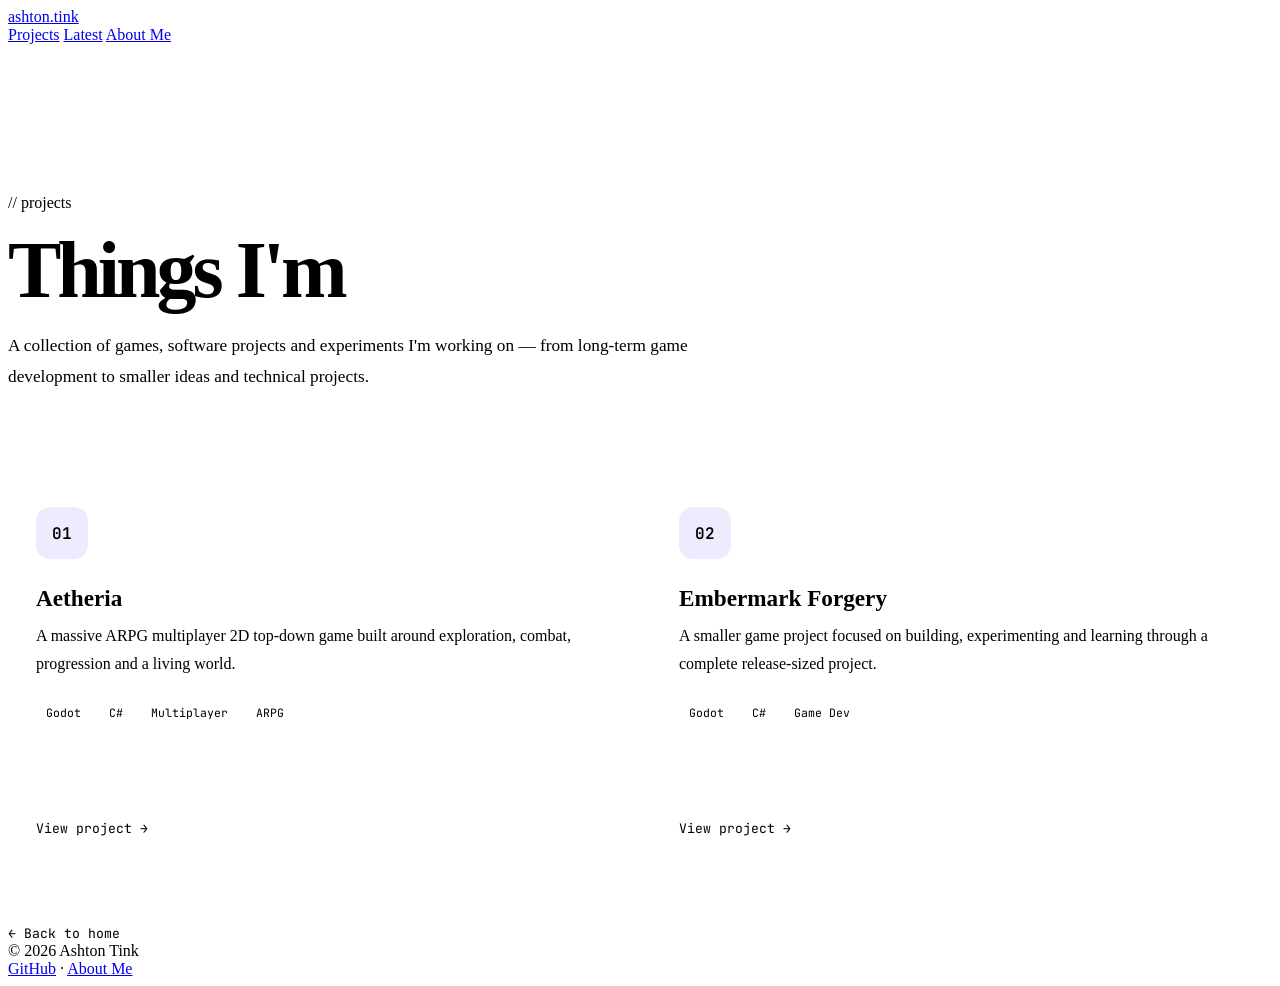
==== projects/index.html @ e120e79a "Add files via upload" ====
<!DOCTYPE html>
<html lang="en">
<head>
    <meta charset="UTF-8">
    <meta name="viewport" content="width=device-width, initial-scale=1.0">
    <title>Projects — Ashton Tink</title>
    <meta name="description" content="Games, software, experiments and other projects by Ashton Tink.">
    <link rel="canonical" href="https://www.ashtontink.com/projects/">
    <link rel="preconnect" href="https://fonts.googleapis.com">
    <link rel="preconnect" href="https://fonts.gstatic.com" crossorigin>
    <link href="https://fonts.googleapis.com/css2?family=Inter:wght@400;500;600;700;800&family=JetBrains+Mono:wght@400;500;600&display=swap" rel="stylesheet">
    <link rel="stylesheet" href="/css/style.css">
    <style>
        .page-hero { padding: 150px 0 70px; max-width: 850px; }
        .page-hero h1 { margin: 18px 0 20px; font-size: clamp(2.7rem, 7vw, 5rem); line-height: 1; letter-spacing: -.05em; }
        .page-hero h1 span { background: linear-gradient(135deg, var(--text), var(--accent-light)); -webkit-background-clip: text; background-clip: text; color: transparent; }
        .page-hero p { max-width: 700px; color: var(--muted); font-size: 1.08rem; line-height: 1.8; }
        .project-grid { display: grid; grid-template-columns: repeat(2, minmax(0, 1fr)); gap: 22px; }
        .project-card { display: flex; flex-direction: column; min-height: 330px; padding: 28px; text-decoration: none; color: inherit; }
        .project-card:hover { transform: translateY(-4px); }
        .project-icon { width: 52px; height: 52px; display: grid; place-items: center; margin-bottom: 26px; border: 1px solid var(--border); border-radius: 14px; background: rgba(124,92,255,.12); color: var(--accent-light); font-family: 'JetBrains Mono', monospace; font-weight: 600; }
        .project-card h2 { margin: 0 0 10px; font-size: 1.45rem; }
        .project-card p { margin: 0; color: var(--muted); line-height: 1.7; }
        .project-meta { display: flex; flex-wrap: wrap; gap: 8px; margin-top: 22px; }
        .tag { padding: 6px 10px; border: 1px solid var(--border); border-radius: 999px; color: var(--muted); background: rgba(255,255,255,.025); font-family: 'JetBrains Mono', monospace; font-size: .72rem; }
        .project-link { margin-top: auto; padding-top: 28px; color: var(--accent-light); font-family: 'JetBrains Mono', monospace; font-size: .82rem; }
        .back-link { display: inline-flex; gap: 8px; margin-top: 60px; color: var(--muted); text-decoration: none; font-family: 'JetBrains Mono', monospace; font-size: .82rem; }
        .back-link:hover { color: var(--text); }
        @media (max-width: 700px) { .project-grid { grid-template-columns: 1fr; } .page-hero { padding-top: 120px; } }
    </style>
</head>
<body>
    <div class="background-glow"></div>
    <nav class="navbar">
        <a class="logo" href="/">ashton<span>.tink</span></a>
        <div class="nav-links">
            <a href="/projects/">Projects</a>
            <a href="/#latest">Latest</a>
            <a href="https://me.ashtontink.com">About Me</a>
        </div>
    </nav>

    <main class="container">
        <section class="page-hero">
            <div class="section-label">// projects</div>
            <h1>Things I'm <span>building.</span></h1>
            <p>A collection of games, software projects and experiments I'm working on — from long-term game development to smaller ideas and technical projects.</p>
        </section>

        <section>
            <div class="project-grid">
                <a class="card project-card" href="/projects/aetheria/">
                    <div class="project-icon">01</div>
                    <div>
                        <h2>Aetheria</h2>
                        <p>A massive ARPG multiplayer 2D top-down game built around exploration, combat, progression and a living world.</p>
                    </div>
                    <div class="project-meta"><span class="tag">Godot</span><span class="tag">C#</span><span class="tag">Multiplayer</span><span class="tag">ARPG</span></div>
                    <div class="project-link">View project →</div>
                </a>

                <a class="card project-card" href="/projects/embermark-forgery/">
                    <div class="project-icon">02</div>
                    <div>
                        <h2>Embermark Forgery</h2>
                        <p>A smaller game project focused on building, experimenting and learning through a complete release-sized project.</p>
                    </div>
                    <div class="project-meta"><span class="tag">Godot</span><span class="tag">C#</span><span class="tag">Game Dev</span></div>
                    <div class="project-link">View project →</div>
                </a>
            </div>
        </section>

        <a class="back-link" href="/">← Back to home</a>
    </main>

    <footer class="container footer">
        <div>© 2026 Ashton Tink</div>
        <div><a href="https://github.com/T1nkiePlayz">GitHub</a><span> · </span><a href="https://me.ashtontink.com">About Me</a></div>
    </footer>
</body>
</html>
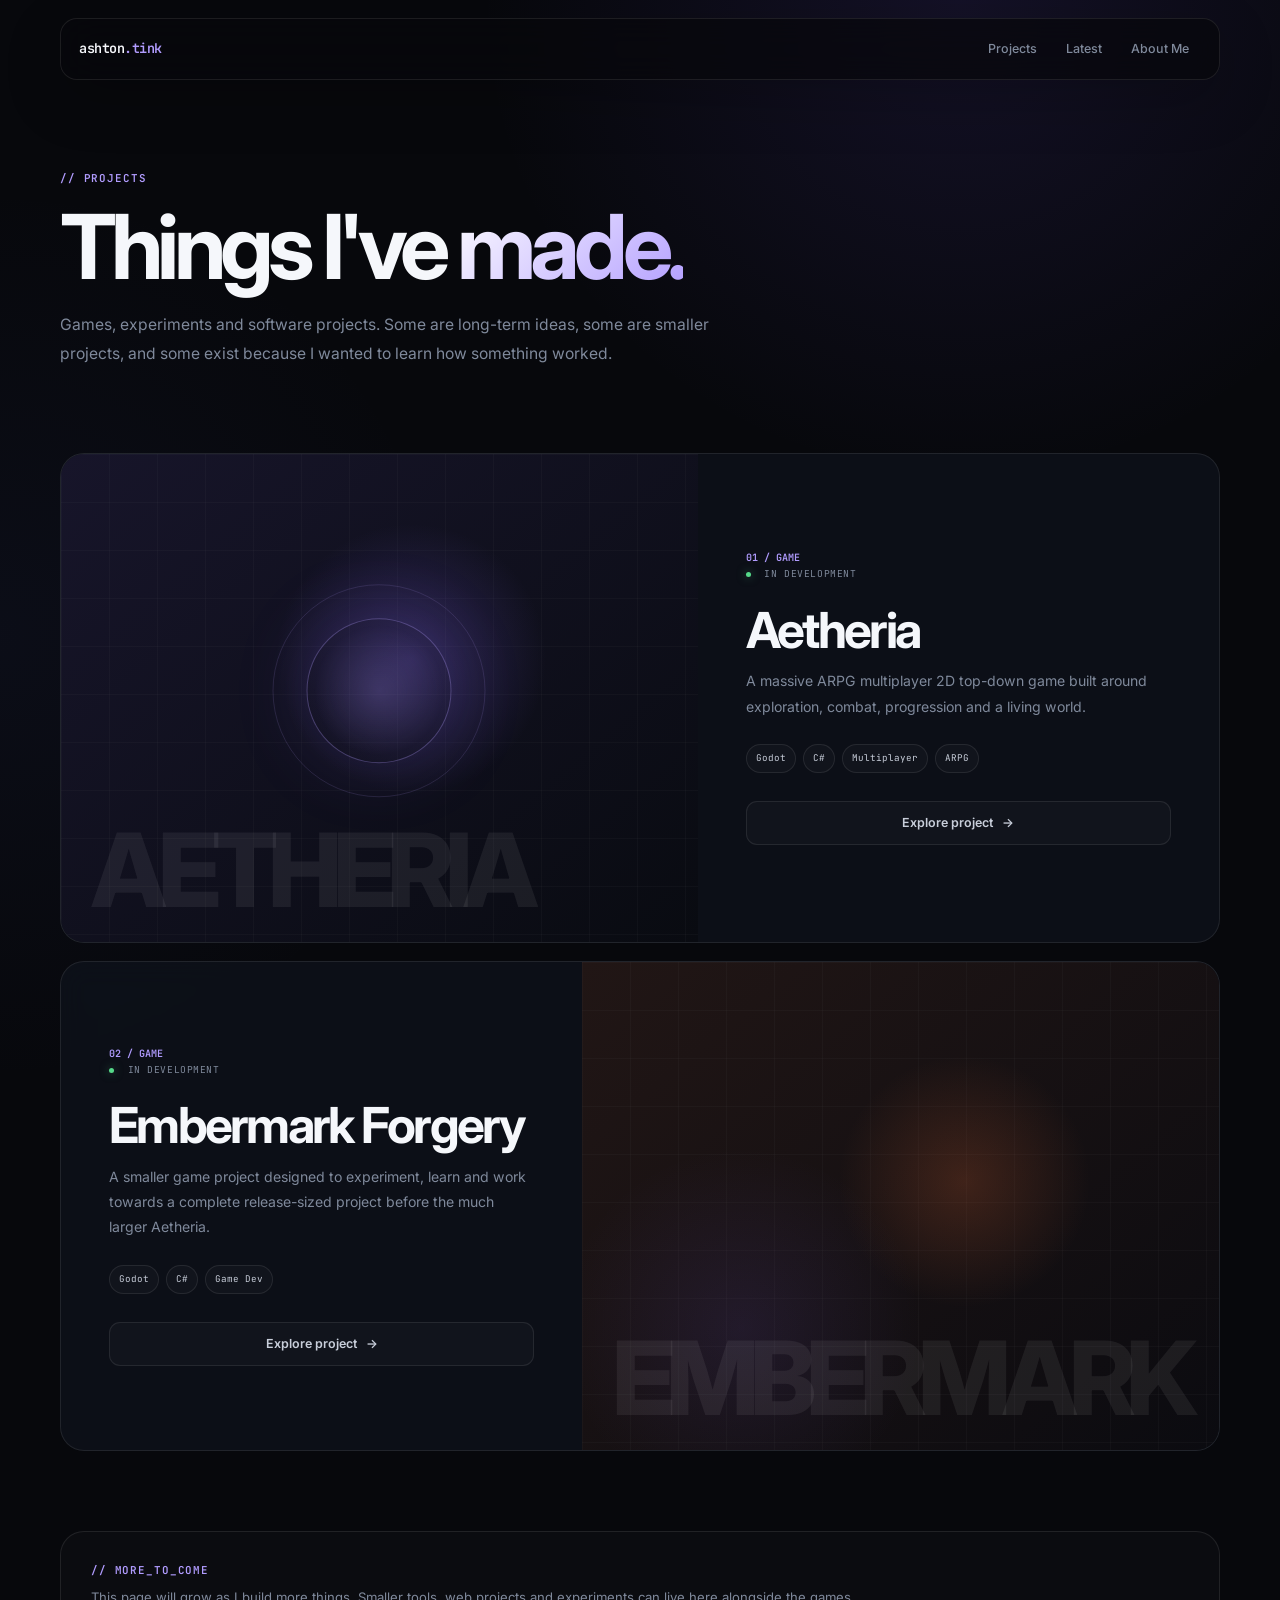
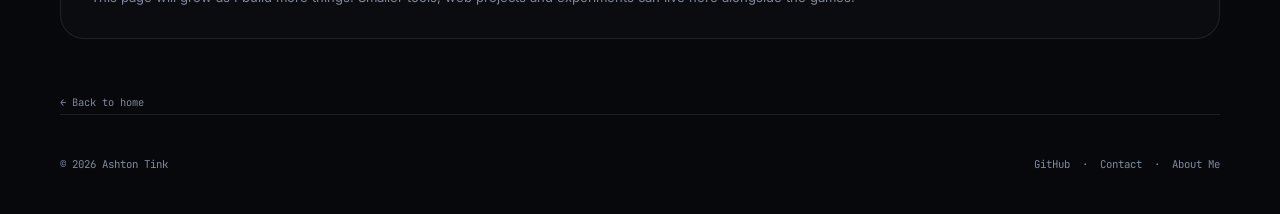
==== commit 67a20066: "Refactor index.html structure and meta tags Refactor HTML structure and update meta tags for better " ====
--- a/projects/index.html
+++ b/projects/index.html
@@ -2,81 +2,686 @@
 <html lang="en">
 <head>
     <meta charset="UTF-8">
-    <meta name="viewport" content="width=device-width, initial-scale=1.0">
+    <meta
+        name="viewport"
+        content="width=device-width, initial-scale=1.0"
+    >
+
     <title>Projects — Ashton Tink</title>
-    <meta name="description" content="Games, software, experiments and other projects by Ashton Tink.">
-    <link rel="canonical" href="https://www.ashtontink.com/projects/">
+
+    <meta
+        name="description"
+        content="Games, software projects and experiments by Ashton Tink."
+    >
+
+    <link
+        rel="canonical"
+        href="https://www.ashtontink.com/projects/"
+    >
+
     <link rel="preconnect" href="https://fonts.googleapis.com">
-    <link rel="preconnect" href="https://fonts.gstatic.com" crossorigin>
-    <link href="https://fonts.googleapis.com/css2?family=Inter:wght@400;500;600;700;800&family=JetBrains+Mono:wght@400;500;600&display=swap" rel="stylesheet">
+    <link
+        rel="preconnect"
+        href="https://fonts.gstatic.com"
+        crossorigin
+    >
+
+    <link
+        href="https://fonts.googleapis.com/css2?family=Inter:wght@400;500;600;700;800&family=JetBrains+Mono:wght@400;500;600&display=swap"
+        rel="stylesheet"
+    >
+
     <link rel="stylesheet" href="/css/style.css">
+
     <style>
-        .page-hero { padding: 150px 0 70px; max-width: 850px; }
-        .page-hero h1 { margin: 18px 0 20px; font-size: clamp(2.7rem, 7vw, 5rem); line-height: 1; letter-spacing: -.05em; }
-        .page-hero h1 span { background: linear-gradient(135deg, var(--text), var(--accent-light)); -webkit-background-clip: text; background-clip: text; color: transparent; }
-        .page-hero p { max-width: 700px; color: var(--muted); font-size: 1.08rem; line-height: 1.8; }
-        .project-grid { display: grid; grid-template-columns: repeat(2, minmax(0, 1fr)); gap: 22px; }
-        .project-card { display: flex; flex-direction: column; min-height: 330px; padding: 28px; text-decoration: none; color: inherit; }
-        .project-card:hover { transform: translateY(-4px); }
-        .project-icon { width: 52px; height: 52px; display: grid; place-items: center; margin-bottom: 26px; border: 1px solid var(--border); border-radius: 14px; background: rgba(124,92,255,.12); color: var(--accent-light); font-family: 'JetBrains Mono', monospace; font-weight: 600; }
-        .project-card h2 { margin: 0 0 10px; font-size: 1.45rem; }
-        .project-card p { margin: 0; color: var(--muted); line-height: 1.7; }
-        .project-meta { display: flex; flex-wrap: wrap; gap: 8px; margin-top: 22px; }
-        .tag { padding: 6px 10px; border: 1px solid var(--border); border-radius: 999px; color: var(--muted); background: rgba(255,255,255,.025); font-family: 'JetBrains Mono', monospace; font-size: .72rem; }
-        .project-link { margin-top: auto; padding-top: 28px; color: var(--accent-light); font-family: 'JetBrains Mono', monospace; font-size: .82rem; }
-        .back-link { display: inline-flex; gap: 8px; margin-top: 60px; color: var(--muted); text-decoration: none; font-family: 'JetBrains Mono', monospace; font-size: .82rem; }
-        .back-link:hover { color: var(--text); }
-        @media (max-width: 700px) { .project-grid { grid-template-columns: 1fr; } .page-hero { padding-top: 120px; } }
+
+        .projects-hero {
+            padding: 170px 0 85px;
+
+            max-width: 800px;
+        }
+
+        .projects-hero h1 {
+            margin: 18px 0 20px;
+
+            font-size: clamp(
+                3.2rem,
+                7vw,
+                5.8rem
+            );
+
+            line-height: 0.94;
+
+            letter-spacing: -0.065em;
+        }
+
+        .projects-hero h1 span {
+            background:
+                linear-gradient(
+                    135deg,
+                    #ffffff,
+                    var(--accent-light)
+                );
+
+            -webkit-background-clip: text;
+            background-clip: text;
+
+            color: transparent;
+        }
+
+        .projects-hero p {
+            max-width: 650px;
+
+            margin: 0;
+
+            color: var(--muted);
+
+            font-size: 0.98rem;
+            line-height: 1.85;
+        }
+
+
+        /* =========================
+           PROJECT SHOWCASE
+           ========================= */
+
+        .project-showcase {
+            display: grid;
+
+            grid-template-columns:
+                1.1fr
+                0.9fr;
+
+            min-height: 490px;
+
+            overflow: hidden;
+
+            text-decoration: none;
+        }
+
+        .project-showcase + .project-showcase {
+            margin-top: 18px;
+        }
+
+        .project-showcase.reverse {
+            grid-template-columns:
+                0.9fr
+                1.1fr;
+        }
+
+        .project-showcase.reverse .project-art {
+            order: 2;
+        }
+
+
+        /* ART */
+
+        .project-art {
+            position: relative;
+
+            min-height: 420px;
+
+            display: flex;
+            align-items: flex-end;
+
+            padding: 30px;
+
+            overflow: hidden;
+
+            background:
+                radial-gradient(
+                    circle at 55% 42%,
+                    rgba(139, 108, 255, 0.25),
+                    transparent 30%
+                ),
+                linear-gradient(
+                    140deg,
+                    #17152a,
+                    #090b11
+                );
+        }
+
+        .project-art.ember {
+            background:
+                radial-gradient(
+                    circle at 60% 45%,
+                    rgba(255, 118, 57, 0.18),
+                    transparent 27%
+                ),
+                radial-gradient(
+                    circle at 25% 75%,
+                    rgba(139, 108, 255, 0.10),
+                    transparent 30%
+                ),
+                linear-gradient(
+                    140deg,
+                    #211615,
+                    #0b0b10
+                );
+        }
+
+        .project-art::before {
+            content: "";
+
+            position: absolute;
+            inset: 0;
+
+            background:
+                linear-gradient(
+                    rgba(255, 255, 255, 0.024) 1px,
+                    transparent 1px
+                ),
+                linear-gradient(
+                    90deg,
+                    rgba(255, 255, 255, 0.024) 1px,
+                    transparent 1px
+                );
+
+            background-size: 48px 48px;
+        }
+
+        .project-art-word {
+            position: relative;
+            z-index: 1;
+
+            color: rgba(255, 255, 255, 0.065);
+
+            font-size: clamp(
+                3.5rem,
+                8vw,
+                7rem
+            );
+
+            font-weight: 800;
+
+            line-height: 0.8;
+
+            letter-spacing: -0.09em;
+        }
+
+
+        /* AETHERIA ORB */
+
+        .project-art-orb {
+            position: absolute;
+
+            top: 50%;
+            left: 50%;
+
+            width: 145px;
+            height: 145px;
+
+            border: 1px solid rgba(
+                177,
+                156,
+                255,
+                0.32
+            );
+
+            border-radius: 50%;
+
+            background:
+                radial-gradient(
+                    circle,
+                    rgba(177, 156, 255, 0.18),
+                    transparent 65%
+                );
+
+            box-shadow:
+                0 0 80px rgba(
+                    139,
+                    108,
+                    255,
+                    0.16
+                );
+
+            transform:
+                translate(-50%, -55%);
+        }
+
+        .project-art-orb::before {
+            content: "";
+
+            position: absolute;
+
+            inset: -35px;
+
+            border: 1px solid rgba(
+                177,
+                156,
+                255,
+                0.14
+            );
+
+            border-radius: 50%;
+        }
+
+
+        /* COPY */
+
+        .project-copy {
+            padding: 48px;
+
+            display: flex;
+            flex-direction: column;
+            justify-content: center;
+        }
+
+        .project-number {
+            color: var(--accent-light);
+
+            font-family: var(--mono);
+            font-size: 0.63rem;
+            font-weight: 600;
+        }
+
+        .project-copy h2 {
+            margin: 12px 0 13px;
+
+            font-size: clamp(
+                2rem,
+                4vw,
+                3.1rem
+            );
+
+            line-height: 1;
+
+            letter-spacing: -0.055em;
+        }
+
+        .project-copy p {
+            margin: 0 0 25px;
+
+            color: var(--muted);
+
+            font-size: 0.88rem;
+            line-height: 1.8;
+        }
+
+        .project-tags {
+            display: flex;
+            flex-wrap: wrap;
+
+            gap: 7px;
+
+            margin-bottom: 28px;
+        }
+
+        .tag {
+            padding: 6px 9px;
+
+            border: 1px solid var(--border);
+            border-radius: 999px;
+
+            color: var(--text-soft);
+
+            background: rgba(
+                255,
+                255,
+                255,
+                0.025
+            );
+
+            font-family: var(--mono);
+            font-size: 0.58rem;
+        }
+
+        .project-status {
+            width: fit-content;
+
+            margin-bottom: 12px;
+
+            color: var(--muted);
+
+            font-family: var(--mono);
+            font-size: 0.6rem;
+
+            text-transform: uppercase;
+            letter-spacing: 0.06em;
+        }
+
+        .project-status::before {
+            content: "";
+
+            display: inline-block;
+
+            width: 5px;
+            height: 5px;
+
+            margin-right: 7px;
+
+            border-radius: 50%;
+
+            background: var(--green);
+
+            box-shadow:
+                0 0 10px rgba(
+                    85,
+                    217,
+                    138,
+                    0.5
+                );
+        }
+
+
+        /* =========================
+           BOTTOM NOTE
+           ========================= */
+
+        .all-projects-note {
+            margin-top: 80px;
+
+            padding: 30px;
+
+            border: 1px solid var(--border);
+            border-radius: var(--radius-lg);
+
+            background: rgba(
+                255,
+                255,
+                255,
+                0.018
+            );
+        }
+
+        .all-projects-note p {
+            margin: 8px 0 0;
+
+            color: var(--muted);
+
+            font-size: 0.82rem;
+        }
+
+        .back {
+            display: inline-flex;
+
+            margin-top: 55px;
+
+            color: var(--muted);
+
+            font-family: var(--mono);
+            font-size: 0.65rem;
+
+            text-decoration: none;
+        }
+
+        .back:hover {
+            color: var(--text);
+        }
+
+
+        /* =========================
+           RESPONSIVE
+           ========================= */
+
+        @media (max-width: 800px) {
+
+            .project-showcase,
+            .project-showcase.reverse {
+                grid-template-columns: 1fr;
+            }
+
+            .project-showcase.reverse .project-art {
+                order: initial;
+            }
+
+            .project-art {
+                min-height: 300px;
+            }
+
+            .project-copy {
+                padding: 30px;
+            }
+        }
+
+        @media (max-width: 600px) {
+
+            .projects-hero {
+                padding-top: 145px;
+            }
+
+        }
+
     </style>
 </head>
+
+
 <body>
-    <div class="background-glow"></div>
-    <nav class="navbar">
-        <a class="logo" href="/">ashton<span>.tink</span></a>
-        <div class="nav-links">
-            <a href="/projects/">Projects</a>
-            <a href="/#latest">Latest</a>
-            <a href="https://me.ashtontink.com">About Me</a>
+
+<nav class="navbar">
+
+    <a class="logo" href="/">
+        ashton<span>.tink</span>
+    </a>
+
+    <div class="nav-links">
+
+        <a href="/projects/">
+            Projects
+        </a>
+
+        <a href="/#latest">
+            Latest
+        </a>
+
+        <a href="https://me.ashtontink.com">
+            About Me
+        </a>
+
+    </div>
+
+</nav>
+
+
+<main class="container">
+
+    <!-- HEADER -->
+
+    <section class="projects-hero">
+
+        <div class="section-label">
+            // projects
         </div>
-    </nav>
-
-    <main class="container">
-        <section class="page-hero">
-            <div class="section-label">// projects</div>
-            <h1>Things I'm <span>building.</span></h1>
-            <p>A collection of games, software projects and experiments I'm working on — from long-term game development to smaller ideas and technical projects.</p>
-        </section>
-
-        <section>
-            <div class="project-grid">
-                <a class="card project-card" href="/projects/aetheria/">
-                    <div class="project-icon">01</div>
-                    <div>
-                        <h2>Aetheria</h2>
-                        <p>A massive ARPG multiplayer 2D top-down game built around exploration, combat, progression and a living world.</p>
-                    </div>
-                    <div class="project-meta"><span class="tag">Godot</span><span class="tag">C#</span><span class="tag">Multiplayer</span><span class="tag">ARPG</span></div>
-                    <div class="project-link">View project →</div>
-                </a>
-
-                <a class="card project-card" href="/projects/embermark-forgery/">
-                    <div class="project-icon">02</div>
-                    <div>
-                        <h2>Embermark Forgery</h2>
-                        <p>A smaller game project focused on building, experimenting and learning through a complete release-sized project.</p>
-                    </div>
-                    <div class="project-meta"><span class="tag">Godot</span><span class="tag">C#</span><span class="tag">Game Dev</span></div>
-                    <div class="project-link">View project →</div>
-                </a>
+
+        <h1>
+            Things I've
+            <span>made.</span>
+        </h1>
+
+        <p>
+            Games, experiments and software projects.
+            Some are long-term ideas, some are smaller
+            projects, and some exist because I wanted to
+            learn how something worked.
+        </p>
+
+    </section>
+
+
+    <!-- AETHERIA -->
+
+    <section>
+
+        <a
+            class="card project-showcase"
+            href="/projects/aetheria/"
+        >
+
+            <div class="project-art">
+
+                <div class="project-art-orb"></div>
+
+                <div class="project-art-word">
+                    AETHERIA
+                </div>
+
             </div>
-        </section>
-
-        <a class="back-link" href="/">← Back to home</a>
-    </main>
-
-    <footer class="container footer">
-        <div>© 2026 Ashton Tink</div>
-        <div><a href="https://github.com/T1nkiePlayz">GitHub</a><span> · </span><a href="https://me.ashtontink.com">About Me</a></div>
-    </footer>
+
+
+            <div class="project-copy">
+
+                <div class="project-number">
+                    01 / GAME
+                </div>
+
+                <div class="project-status">
+                    In development
+                </div>
+
+                <h2>
+                    Aetheria
+                </h2>
+
+                <p>
+                    A massive ARPG multiplayer 2D
+                    top-down game built around exploration,
+                    combat, progression and a living world.
+                </p>
+
+                <div class="project-tags">
+
+                    <span class="tag">
+                        Godot
+                    </span>
+
+                    <span class="tag">
+                        C#
+                    </span>
+
+                    <span class="tag">
+                        Multiplayer
+                    </span>
+
+                    <span class="tag">
+                        ARPG
+                    </span>
+
+                </div>
+
+                <span class="button secondary">
+                    Explore project
+                    <span class="arrow">→</span>
+                </span>
+
+            </div>
+
+        </a>
+
+
+        <!-- EMBERMARK -->
+
+        <a
+            class="card project-showcase reverse"
+            href="/projects/embermark-forgery/"
+        >
+
+            <div class="project-art ember">
+
+                <div class="project-art-word">
+                    EMBERMARK
+                </div>
+
+            </div>
+
+
+            <div class="project-copy">
+
+                <div class="project-number">
+                    02 / GAME
+                </div>
+
+                <div class="project-status">
+                    In development
+                </div>
+
+                <h2>
+                    Embermark Forgery
+                </h2>
+
+                <p>
+                    A smaller game project designed to
+                    experiment, learn and work towards a
+                    complete release-sized project before
+                    the much larger Aetheria.
+                </p>
+
+                <div class="project-tags">
+
+                    <span class="tag">
+                        Godot
+                    </span>
+
+                    <span class="tag">
+                        C#
+                    </span>
+
+                    <span class="tag">
+                        Game Dev
+                    </span>
+
+                </div>
+
+                <span class="button secondary">
+                    Explore project
+                    <span class="arrow">→</span>
+                </span>
+
+            </div>
+
+        </a>
+
+    </section>
+
+
+    <section class="all-projects-note">
+
+        <div class="section-label">
+            // more_to_come
+        </div>
+
+        <p>
+            This page will grow as I build more things.
+            Smaller tools, web projects and experiments
+            can live here alongside the games.
+        </p>
+
+    </section>
+
+
+    <a class="back" href="/">
+        ← Back to home
+    </a>
+
+</main>
+
+
+<footer class="container footer">
+
+    <div>
+        © 2026 Ashton Tink
+    </div>
+
+    <div class="footer-links">
+
+        <a href="https://github.com/T1nkiePlayz">
+            GitHub
+        </a>
+
+        <span>·</span>
+
+        <a href="mailto:support@ashtontink.com">
+            Contact
+        </a>
+
+        <span>·</span>
+
+        <a href="https://me.ashtontink.com">
+            About Me
+        </a>
+
+    </div>
+
+</footer>
+
 </body>
 </html>
--- a/css/style.css
+++ b/css/style.css
@@ -0,0 +1,399 @@
+:root {
+    --bg: #07080c;
+    --bg-soft: #0b0d13;
+
+    --surface: rgba(15, 18, 27, 0.78);
+    --surface-hover: #151925;
+
+    --border: rgba(255, 255, 255, 0.085);
+    --border-hover: rgba(167, 139, 250, 0.30);
+
+    --text: #f5f7fb;
+    --text-soft: #c8ceda;
+    --muted: #7f899b;
+
+    --accent: #8b6cff;
+    --accent-light: #b19cff;
+
+    --green: #55d98a;
+
+    --radius-lg: 24px;
+    --radius-md: 16px;
+    --radius-sm: 11px;
+
+    --max-width: 1160px;
+    --mono: "JetBrains Mono", monospace;
+}
+
+* {
+    box-sizing: border-box;
+}
+
+html {
+    scroll-behavior: smooth;
+    background: var(--bg);
+}
+
+body {
+    margin: 0;
+    min-width: 320px;
+    overflow-x: hidden;
+
+    color: var(--text);
+    background:
+        radial-gradient(
+            circle at 75% 0%,
+            rgba(107, 78, 218, 0.13),
+            transparent 30rem
+        ),
+        radial-gradient(
+            circle at 0% 35%,
+            rgba(68, 83, 174, 0.07),
+            transparent 28rem
+        ),
+        var(--bg);
+
+    font-family: "Inter", sans-serif;
+    line-height: 1.6;
+    -webkit-font-smoothing: antialiased;
+}
+
+body::before {
+    content: "";
+    position: fixed;
+    inset: 0;
+    z-index: -1;
+    pointer-events: none;
+
+    opacity: 0.5;
+
+    background-image:
+        linear-gradient(
+            rgba(255, 255, 255, 0.018) 1px,
+            transparent 1px
+        ),
+        linear-gradient(
+            90deg,
+            rgba(255, 255, 255, 0.018) 1px,
+            transparent 1px
+        );
+
+    background-size: 64px 64px;
+
+    mask-image: linear-gradient(
+        to bottom,
+        black,
+        transparent 80%
+    );
+}
+
+::selection {
+    color: white;
+    background: rgba(139, 108, 255, 0.35);
+}
+
+a {
+    color: inherit;
+}
+
+.container {
+    width: min(var(--max-width), calc(100% - 40px));
+    margin-inline: auto;
+}
+
+/* =========================
+   NAVIGATION
+   ========================= */
+
+.navbar {
+    position: fixed;
+    top: 18px;
+    left: 50%;
+    z-index: 100;
+
+    width: min(var(--max-width), calc(100% - 32px));
+    height: 62px;
+
+    display: flex;
+    align-items: center;
+    justify-content: space-between;
+
+    padding: 0 18px;
+
+    border: 1px solid var(--border);
+    border-radius: 17px;
+
+    background: rgba(7, 8, 12, 0.72);
+
+    backdrop-filter: blur(20px);
+    -webkit-backdrop-filter: blur(20px);
+
+    transform: translateX(-50%);
+
+    box-shadow:
+        0 18px 55px rgba(0, 0, 0, 0.22);
+}
+
+.logo {
+    color: var(--text);
+    text-decoration: none;
+
+    font-family: var(--mono);
+    font-size: 0.84rem;
+    font-weight: 600;
+
+    letter-spacing: -0.035em;
+}
+
+.logo span {
+    color: var(--accent-light);
+}
+
+.nav-links {
+    display: flex;
+    align-items: center;
+    gap: 5px;
+}
+
+.nav-links a {
+    padding: 8px 12px;
+
+    border-radius: 9px;
+
+    color: var(--muted);
+    text-decoration: none;
+
+    font-size: 0.78rem;
+    font-weight: 500;
+
+    transition:
+        color 0.2s ease,
+        background 0.2s ease;
+}
+
+.nav-links a:hover {
+    color: var(--text);
+    background: rgba(255, 255, 255, 0.045);
+}
+
+/* =========================
+   TYPOGRAPHY
+   ========================= */
+
+.eyebrow,
+.section-label {
+    color: var(--accent-light);
+
+    font-family: var(--mono);
+    font-size: 0.68rem;
+    font-weight: 600;
+
+    letter-spacing: 0.08em;
+    text-transform: uppercase;
+}
+
+.section-title {
+    margin: 9px 0 0;
+
+    font-size: clamp(1.8rem, 4vw, 2.65rem);
+    line-height: 1.05;
+
+    letter-spacing: -0.045em;
+}
+
+.muted {
+    color: var(--muted);
+}
+
+/* =========================
+   BUTTONS
+   ========================= */
+
+.button-row {
+    display: flex;
+    flex-wrap: wrap;
+    gap: 10px;
+}
+
+.button {
+    min-height: 44px;
+
+    display: inline-flex;
+    align-items: center;
+    justify-content: center;
+    gap: 9px;
+
+    padding: 0 16px;
+
+    border: 1px solid transparent;
+    border-radius: var(--radius-sm);
+
+    text-decoration: none;
+
+    font-size: 0.78rem;
+    font-weight: 600;
+
+    transition:
+        transform 0.2s ease,
+        background 0.2s ease,
+        border-color 0.2s ease;
+}
+
+.button:hover {
+    transform: translateY(-2px);
+}
+
+.button.primary {
+    color: white;
+    background: var(--accent);
+
+    box-shadow:
+        0 12px 32px rgba(139, 108, 255, 0.20);
+}
+
+.button.primary:hover {
+    background: #997fff;
+}
+
+.button.secondary {
+    color: var(--text-soft);
+
+    border-color: var(--border);
+    background: rgba(255, 255, 255, 0.025);
+}
+
+.button.secondary:hover {
+    color: var(--text);
+    border-color: var(--border-hover);
+    background: rgba(255, 255, 255, 0.05);
+}
+
+/* =========================
+   CARDS
+   ========================= */
+
+.card {
+    border: 1px solid var(--border);
+    border-radius: var(--radius-lg);
+
+    background: var(--surface);
+
+    backdrop-filter: blur(14px);
+    -webkit-backdrop-filter: blur(14px);
+
+    transition:
+        transform 0.25s ease,
+        border-color 0.25s ease,
+        background 0.25s ease;
+}
+
+.card:hover {
+    border-color: var(--border-hover);
+    background: var(--surface-hover);
+}
+
+/* =========================
+   SECTIONS
+   ========================= */
+
+.section {
+    padding: 100px 0;
+}
+
+.section-heading {
+    margin-bottom: 30px;
+}
+
+.section-heading p {
+    max-width: 620px;
+
+    margin: 14px 0 0;
+
+    color: var(--muted);
+
+    font-size: 0.92rem;
+}
+
+/* =========================
+   FOOTER
+   ========================= */
+
+.footer {
+    min-height: 100px;
+
+    display: flex;
+    align-items: center;
+    justify-content: space-between;
+
+    gap: 20px;
+
+    border-top: 1px solid var(--border);
+
+    color: var(--muted);
+
+    font-family: var(--mono);
+    font-size: 0.67rem;
+}
+
+.footer-links {
+    display: flex;
+    align-items: center;
+    gap: 12px;
+}
+
+.footer a {
+    color: var(--muted);
+    text-decoration: none;
+}
+
+.footer a:hover {
+    color: var(--text);
+}
+
+.arrow {
+    display: inline-block;
+
+    transition:
+        transform 0.2s ease;
+}
+
+a:hover .arrow {
+    transform: translateX(4px);
+}
+
+/* =========================
+   MOBILE
+   ========================= */
+
+@media (max-width: 700px) {
+    .container {
+        width: min(
+            calc(100% - 28px),
+            var(--max-width)
+        );
+    }
+
+    .navbar {
+        top: 10px;
+        width: calc(100% - 20px);
+    }
+
+    .nav-links a {
+        padding-inline: 8px;
+    }
+
+    .nav-links a:nth-child(2) {
+        display: none;
+    }
+
+    .section {
+        padding: 75px 0;
+    }
+
+    .footer {
+        align-items: flex-start;
+        flex-direction: column;
+
+        padding: 28px 0;
+    }
+}
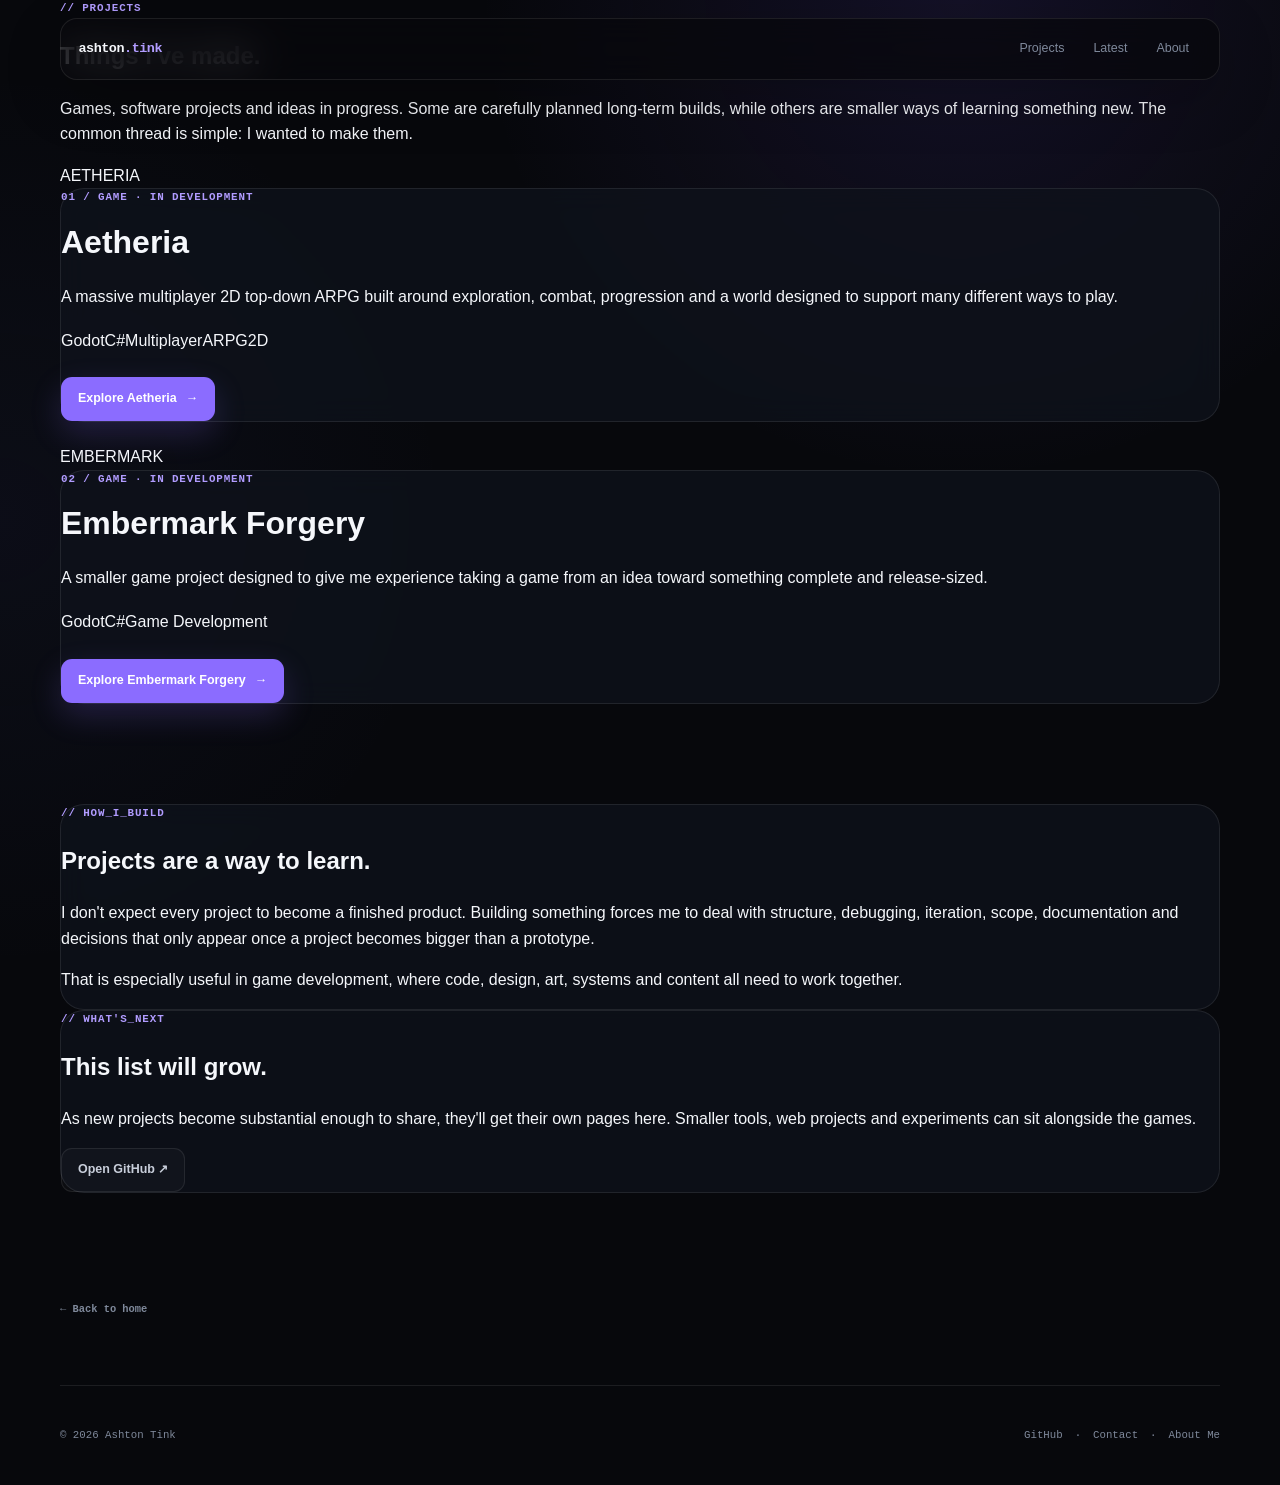
==== commit 97e21cf6: "Upload additional index files" ====
--- a/projects/index.html
+++ b/projects/index.html
@@ -1,687 +1,23 @@
 <!DOCTYPE html>
 <html lang="en">
 <head>
-    <meta charset="UTF-8">
-    <meta
-        name="viewport"
-        content="width=device-width, initial-scale=1.0"
-    >
+<meta charset="UTF-8">
+<meta name="viewport" content="width=device-width, initial-scale=1.0">
+<title>Projects — Ashton Tink</title>
+<meta name="description" content="Games, software projects and ideas built by Ashton Tink.">
+<link rel="stylesheet" href="/css/style.css">
+</head>
+<body>
+<nav class="navbar"><a class="logo" href="/">ashton<span>.tink</span></a><div class="nav-links"><a class="active" href="/projects/">Projects</a><a href="/#latest">Latest</a><a class="" href="/about/">About</a></div></nav>
 
-    <title>Projects — Ashton Tink</title>
-
-    <meta
-        name="description"
-        content="Games, software projects and experiments by Ashton Tink."
-    >
-
-    <link
-        rel="canonical"
-        href="https://www.ashtontink.com/projects/"
-    >
-
-    <link rel="preconnect" href="https://fonts.googleapis.com">
-    <link
-        rel="preconnect"
-        href="https://fonts.gstatic.com"
-        crossorigin
-    >
-
-    <link
-        href="https://fonts.googleapis.com/css2?family=Inter:wght@400;500;600;700;800&family=JetBrains+Mono:wght@400;500;600&display=swap"
-        rel="stylesheet"
-    >
-
-    <link rel="stylesheet" href="/css/style.css">
-
-    <style>
-
-        .projects-hero {
-            padding: 170px 0 85px;
-
-            max-width: 800px;
-        }
-
-        .projects-hero h1 {
-            margin: 18px 0 20px;
-
-            font-size: clamp(
-                3.2rem,
-                7vw,
-                5.8rem
-            );
-
-            line-height: 0.94;
-
-            letter-spacing: -0.065em;
-        }
-
-        .projects-hero h1 span {
-            background:
-                linear-gradient(
-                    135deg,
-                    #ffffff,
-                    var(--accent-light)
-                );
-
-            -webkit-background-clip: text;
-            background-clip: text;
-
-            color: transparent;
-        }
-
-        .projects-hero p {
-            max-width: 650px;
-
-            margin: 0;
-
-            color: var(--muted);
-
-            font-size: 0.98rem;
-            line-height: 1.85;
-        }
-
-
-        /* =========================
-           PROJECT SHOWCASE
-           ========================= */
-
-        .project-showcase {
-            display: grid;
-
-            grid-template-columns:
-                1.1fr
-                0.9fr;
-
-            min-height: 490px;
-
-            overflow: hidden;
-
-            text-decoration: none;
-        }
-
-        .project-showcase + .project-showcase {
-            margin-top: 18px;
-        }
-
-        .project-showcase.reverse {
-            grid-template-columns:
-                0.9fr
-                1.1fr;
-        }
-
-        .project-showcase.reverse .project-art {
-            order: 2;
-        }
-
-
-        /* ART */
-
-        .project-art {
-            position: relative;
-
-            min-height: 420px;
-
-            display: flex;
-            align-items: flex-end;
-
-            padding: 30px;
-
-            overflow: hidden;
-
-            background:
-                radial-gradient(
-                    circle at 55% 42%,
-                    rgba(139, 108, 255, 0.25),
-                    transparent 30%
-                ),
-                linear-gradient(
-                    140deg,
-                    #17152a,
-                    #090b11
-                );
-        }
-
-        .project-art.ember {
-            background:
-                radial-gradient(
-                    circle at 60% 45%,
-                    rgba(255, 118, 57, 0.18),
-                    transparent 27%
-                ),
-                radial-gradient(
-                    circle at 25% 75%,
-                    rgba(139, 108, 255, 0.10),
-                    transparent 30%
-                ),
-                linear-gradient(
-                    140deg,
-                    #211615,
-                    #0b0b10
-                );
-        }
-
-        .project-art::before {
-            content: "";
-
-            position: absolute;
-            inset: 0;
-
-            background:
-                linear-gradient(
-                    rgba(255, 255, 255, 0.024) 1px,
-                    transparent 1px
-                ),
-                linear-gradient(
-                    90deg,
-                    rgba(255, 255, 255, 0.024) 1px,
-                    transparent 1px
-                );
-
-            background-size: 48px 48px;
-        }
-
-        .project-art-word {
-            position: relative;
-            z-index: 1;
-
-            color: rgba(255, 255, 255, 0.065);
-
-            font-size: clamp(
-                3.5rem,
-                8vw,
-                7rem
-            );
-
-            font-weight: 800;
-
-            line-height: 0.8;
-
-            letter-spacing: -0.09em;
-        }
-
-
-        /* AETHERIA ORB */
-
-        .project-art-orb {
-            position: absolute;
-
-            top: 50%;
-            left: 50%;
-
-            width: 145px;
-            height: 145px;
-
-            border: 1px solid rgba(
-                177,
-                156,
-                255,
-                0.32
-            );
-
-            border-radius: 50%;
-
-            background:
-                radial-gradient(
-                    circle,
-                    rgba(177, 156, 255, 0.18),
-                    transparent 65%
-                );
-
-            box-shadow:
-                0 0 80px rgba(
-                    139,
-                    108,
-                    255,
-                    0.16
-                );
-
-            transform:
-                translate(-50%, -55%);
-        }
-
-        .project-art-orb::before {
-            content: "";
-
-            position: absolute;
-
-            inset: -35px;
-
-            border: 1px solid rgba(
-                177,
-                156,
-                255,
-                0.14
-            );
-
-            border-radius: 50%;
-        }
-
-
-        /* COPY */
-
-        .project-copy {
-            padding: 48px;
-
-            display: flex;
-            flex-direction: column;
-            justify-content: center;
-        }
-
-        .project-number {
-            color: var(--accent-light);
-
-            font-family: var(--mono);
-            font-size: 0.63rem;
-            font-weight: 600;
-        }
-
-        .project-copy h2 {
-            margin: 12px 0 13px;
-
-            font-size: clamp(
-                2rem,
-                4vw,
-                3.1rem
-            );
-
-            line-height: 1;
-
-            letter-spacing: -0.055em;
-        }
-
-        .project-copy p {
-            margin: 0 0 25px;
-
-            color: var(--muted);
-
-            font-size: 0.88rem;
-            line-height: 1.8;
-        }
-
-        .project-tags {
-            display: flex;
-            flex-wrap: wrap;
-
-            gap: 7px;
-
-            margin-bottom: 28px;
-        }
-
-        .tag {
-            padding: 6px 9px;
-
-            border: 1px solid var(--border);
-            border-radius: 999px;
-
-            color: var(--text-soft);
-
-            background: rgba(
-                255,
-                255,
-                255,
-                0.025
-            );
-
-            font-family: var(--mono);
-            font-size: 0.58rem;
-        }
-
-        .project-status {
-            width: fit-content;
-
-            margin-bottom: 12px;
-
-            color: var(--muted);
-
-            font-family: var(--mono);
-            font-size: 0.6rem;
-
-            text-transform: uppercase;
-            letter-spacing: 0.06em;
-        }
-
-        .project-status::before {
-            content: "";
-
-            display: inline-block;
-
-            width: 5px;
-            height: 5px;
-
-            margin-right: 7px;
-
-            border-radius: 50%;
-
-            background: var(--green);
-
-            box-shadow:
-                0 0 10px rgba(
-                    85,
-                    217,
-                    138,
-                    0.5
-                );
-        }
-
-
-        /* =========================
-           BOTTOM NOTE
-           ========================= */
-
-        .all-projects-note {
-            margin-top: 80px;
-
-            padding: 30px;
-
-            border: 1px solid var(--border);
-            border-radius: var(--radius-lg);
-
-            background: rgba(
-                255,
-                255,
-                255,
-                0.018
-            );
-        }
-
-        .all-projects-note p {
-            margin: 8px 0 0;
-
-            color: var(--muted);
-
-            font-size: 0.82rem;
-        }
-
-        .back {
-            display: inline-flex;
-
-            margin-top: 55px;
-
-            color: var(--muted);
-
-            font-family: var(--mono);
-            font-size: 0.65rem;
-
-            text-decoration: none;
-        }
-
-        .back:hover {
-            color: var(--text);
-        }
-
-
-        /* =========================
-           RESPONSIVE
-           ========================= */
-
-        @media (max-width: 800px) {
-
-            .project-showcase,
-            .project-showcase.reverse {
-                grid-template-columns: 1fr;
-            }
-
-            .project-showcase.reverse .project-art {
-                order: initial;
-            }
-
-            .project-art {
-                min-height: 300px;
-            }
-
-            .project-copy {
-                padding: 30px;
-            }
-        }
-
-        @media (max-width: 600px) {
-
-            .projects-hero {
-                padding-top: 145px;
-            }
-
-        }
-
-    </style>
-</head>
-
-
-<body>
-
-<nav class="navbar">
-
-    <a class="logo" href="/">
-        ashton<span>.tink</span>
-    </a>
-
-    <div class="nav-links">
-
-        <a href="/projects/">
-            Projects
-        </a>
-
-        <a href="/#latest">
-            Latest
-        </a>
-
-        <a href="https://me.ashtontink.com">
-            About Me
-        </a>
-
-    </div>
-
-</nav>
-
-
-<main class="container">
-
-    <!-- HEADER -->
-
-    <section class="projects-hero">
-
-        <div class="section-label">
-            // projects
-        </div>
-
-        <h1>
-            Things I've
-            <span>made.</span>
-        </h1>
-
-        <p>
-            Games, experiments and software projects.
-            Some are long-term ideas, some are smaller
-            projects, and some exist because I wanted to
-            learn how something worked.
-        </p>
-
-    </section>
-
-
-    <!-- AETHERIA -->
-
-    <section>
-
-        <a
-            class="card project-showcase"
-            href="/projects/aetheria/"
-        >
-
-            <div class="project-art">
-
-                <div class="project-art-orb"></div>
-
-                <div class="project-art-word">
-                    AETHERIA
-                </div>
-
-            </div>
-
-
-            <div class="project-copy">
-
-                <div class="project-number">
-                    01 / GAME
-                </div>
-
-                <div class="project-status">
-                    In development
-                </div>
-
-                <h2>
-                    Aetheria
-                </h2>
-
-                <p>
-                    A massive ARPG multiplayer 2D
-                    top-down game built around exploration,
-                    combat, progression and a living world.
-                </p>
-
-                <div class="project-tags">
-
-                    <span class="tag">
-                        Godot
-                    </span>
-
-                    <span class="tag">
-                        C#
-                    </span>
-
-                    <span class="tag">
-                        Multiplayer
-                    </span>
-
-                    <span class="tag">
-                        ARPG
-                    </span>
-
-                </div>
-
-                <span class="button secondary">
-                    Explore project
-                    <span class="arrow">→</span>
-                </span>
-
-            </div>
-
-        </a>
-
-
-        <!-- EMBERMARK -->
-
-        <a
-            class="card project-showcase reverse"
-            href="/projects/embermark-forgery/"
-        >
-
-            <div class="project-art ember">
-
-                <div class="project-art-word">
-                    EMBERMARK
-                </div>
-
-            </div>
-
-
-            <div class="project-copy">
-
-                <div class="project-number">
-                    02 / GAME
-                </div>
-
-                <div class="project-status">
-                    In development
-                </div>
-
-                <h2>
-                    Embermark Forgery
-                </h2>
-
-                <p>
-                    A smaller game project designed to
-                    experiment, learn and work towards a
-                    complete release-sized project before
-                    the much larger Aetheria.
-                </p>
-
-                <div class="project-tags">
-
-                    <span class="tag">
-                        Godot
-                    </span>
-
-                    <span class="tag">
-                        C#
-                    </span>
-
-                    <span class="tag">
-                        Game Dev
-                    </span>
-
-                </div>
-
-                <span class="button secondary">
-                    Explore project
-                    <span class="arrow">→</span>
-                </span>
-
-            </div>
-
-        </a>
-
-    </section>
-
-
-    <section class="all-projects-note">
-
-        <div class="section-label">
-            // more_to_come
-        </div>
-
-        <p>
-            This page will grow as I build more things.
-            Smaller tools, web projects and experiments
-            can live here alongside the games.
-        </p>
-
-    </section>
-
-
-    <a class="back" href="/">
-        ← Back to home
-    </a>
-
-</main>
-
-
-<footer class="container footer">
-
-    <div>
-        © 2026 Ashton Tink
-    </div>
-
-    <div class="footer-links">
-
-        <a href="https://github.com/T1nkiePlayz">
-            GitHub
-        </a>
-
-        <span>·</span>
-
-        <a href="mailto:support@ashtontink.com">
-            Contact
-        </a>
-
-        <span>·</span>
-
-        <a href="https://me.ashtontink.com">
-            About Me
-        </a>
-
-    </div>
-
-</footer>
-
-</body>
-</html>
+<main class="container"><section class="page-hero"><div class="section-label">// projects</div><h1>Things I've <span>made.</span></h1><p>Games, software projects and ideas in progress. Some are carefully planned long-term builds, while others are smaller ways of learning something new. The common thread is simple: I wanted to make them.</p></section>
+<section>
+<a class="banner aetheria" href="/projects/aetheria/" style="text-decoration:none"><div class="orb"></div><div class="banner-word">AETHERIA</div></a>
+<div class="card prose" style="margin-bottom:22px"><div class="section-label">01 / game · in development</div><h2 style="font-size:2rem;margin:10px 0 12px">Aetheria</h2><p>A massive multiplayer 2D top-down ARPG built around exploration, combat, progression and a world designed to support many different ways to play.</p><div class="tags" style="margin:18px 0 24px"><span class="tag">Godot</span><span class="tag">C#</span><span class="tag">Multiplayer</span><span class="tag">ARPG</span><span class="tag">2D</span></div><a class="button primary" href="/projects/aetheria/">Explore Aetheria <span class="arrow">→</span></a></div>
+<a class="banner ember" href="/projects/embermark-forgery/" style="text-decoration:none"><div class="banner-word">EMBERMARK</div></a>
+<div class="card prose"><div class="section-label">02 / game · in development</div><h2 style="font-size:2rem;margin:10px 0 12px">Embermark Forgery</h2><p>A smaller game project designed to give me experience taking a game from an idea toward something complete and release-sized.</p><div class="tags" style="margin:18px 0 24px"><span class="tag">Godot</span><span class="tag">C#</span><span class="tag">Game Development</span></div><a class="button primary" href="/projects/embermark-forgery/">Explore Embermark Forgery <span class="arrow">→</span></a></div>
+</section>
+<section class="section"><div class="grid2"><div class="card prose"><div class="section-label">// how_i_build</div><h2>Projects are a way to learn.</h2><p>I don't expect every project to become a finished product. Building something forces me to deal with structure, debugging, iteration, scope, documentation and decisions that only appear once a project becomes bigger than a prototype.</p><p>That is especially useful in game development, where code, design, art, systems and content all need to work together.</p></div><div class="card prose"><div class="section-label">// what's_next</div><h2>This list will grow.</h2><p>As new projects become substantial enough to share, they'll get their own pages here. Smaller tools, web projects and experiments can sit alongside the games.</p><a class="button secondary" href="https://github.com/T1nkiePlayz">Open GitHub ↗</a></div></div></section>
+<a href="/" style="display:inline-flex;margin:10px 0 70px;color:var(--muted);font:600 .65rem var(--mono);text-decoration:none">← Back to home</a></main>
+<footer class="container footer"><div>© 2026 Ashton Tink</div><div class="footer-links"><a href="https://github.com/T1nkiePlayz">GitHub</a><span>·</span><a href="mailto:support@ashtontink.com">Contact</a><span>·</span><a href="https://me.ashtontink.com">About Me</a></div></footer>
+</body></html>
